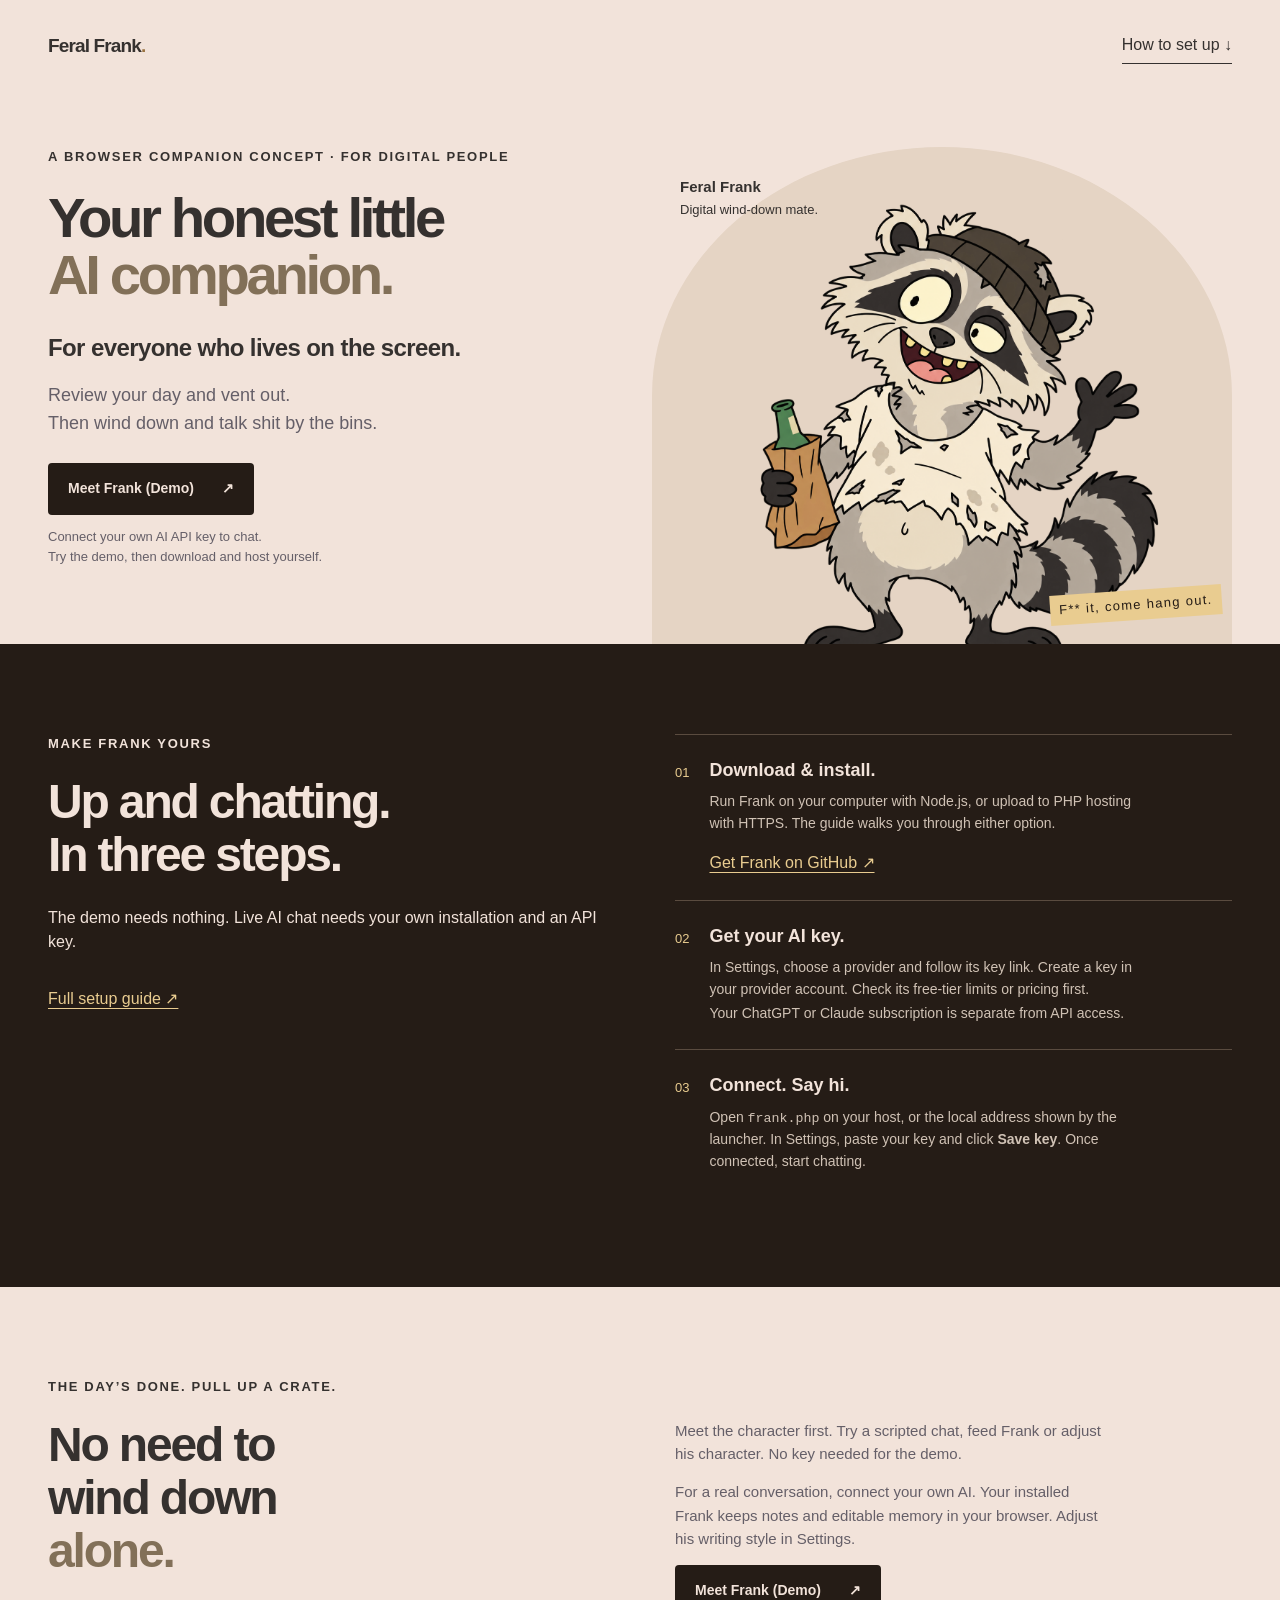
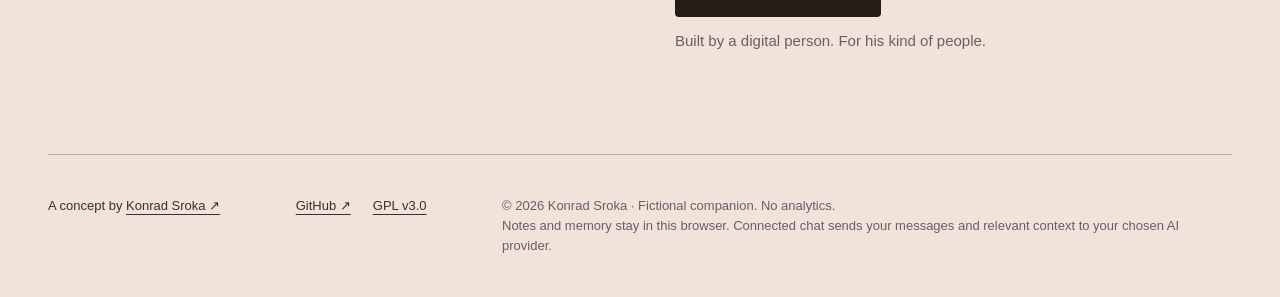
==== index.html @ 743de65f "Frank is here! first version" ====
<!doctype html>
<!-- Feral Frank · Konrad Sroka · 2026 · GPL-3.0-only. -->
<html lang="en">
	<head>
		<meta charset="utf-8" />
		<meta
			name="viewport"
			content="width=device-width, initial-scale=1, viewport-fit=cover"
		/>
		<title>Feral Frank — Your honest little AI companion</title>
		<meta
			name="description"
			content="For everyone who lives on the screen. Review your day, vent out, then wind down by the bins. Meet Frank in the demo or connect your own AI."
		/>
		<meta name="theme-color" content="#f2e3da" />
		<meta name="author" content="Konrad Sroka" />
		<meta property="og:type" content="website" />
		<meta
			property="og:title"
			content="Feral Frank — Your honest little AI companion"
		/>
		<meta
			property="og:description"
			content="Review your day and vent out. Then wind down and talk shit by the bins. Try the demo, then make Frank yours."
		/>
		<meta property="og:image" content="og-image-v2.png" />
		<meta property="og:image:width" content="1731" />
		<meta property="og:image:height" content="909" />
		<meta
			property="og:image:alt"
			content="Feral Frank, your scruffy cartoon raccoon companion."
		/>
		<meta name="twitter:card" content="summary_large_image" />
		<meta
			name="twitter:title"
			content="Feral Frank — Your honest little AI companion"
		/>
		<meta
			name="twitter:description"
			content="Review your day. Then wind down by the bins. A browser companion concept for digital people."
		/>
		<meta name="twitter:image" content="og-image-v2.png" />
		<link rel="icon" href="favicon.svg" type="image/svg+xml" />
		<style>
			/* Feral Frank · Konrad Sroka · 2026 · GPL-3.0-only. Mobile first. */
			:root {
				color-scheme: light;
				--paper: #f2e3da;
				--ink: #35312f;
				--dark: #251c16;
				--muted: #655f68;
				--gold: #e9cc90;
			}
			* {
				box-sizing: border-box;
			}
			html {
				scroll-behavior: auto;
			}
			body {
				margin: 0;
				background: var(--paper);
				color: var(--ink);
				font:
					16px/1.55 -apple-system,
					BlinkMacSystemFont,
					"Segoe UI",
					sans-serif;
			}
			a {
				color: inherit;
				text-underline-offset: 4px;
			}
			a:focus-visible,
			summary:focus-visible {
				outline: 3px solid #8b5a36;
				outline-offset: 5px;
			}
			.skip-link {
				position: absolute;
				top: 8px;
				left: 8px;
				padding: 10px;
				transform: translateY(-150%);
				background: var(--dark);
				color: var(--paper);
				z-index: 10;
			}
			.skip-link:focus {
				transform: none;
			}
			.site-header {
				display: flex;
				align-items: center;
				justify-content: space-between;
				max-width: 1320px;
				margin: auto;
				padding: 20px 24px;
			}
			.wordmark {
				text-decoration: none;
				font-size: 19px;
				line-height: 1;
				font-weight: 750;
				letter-spacing: -0.045em;
			}
			.wordmark span {
				color: #9a7342;
			}
			.small-cta {
				border-bottom: 1px solid;
				text-decoration: none;
				padding: 5px 0;
			}
			.hero {
				max-width: 1320px;
				margin: auto;
				padding: 32px 24px 0;
				overflow: hidden;
			}
			.eyebrow {
				font-size: 13px;
				letter-spacing: 0.13em;
				text-transform: uppercase;
				font-weight: 600;
				margin: 0 0 22px;
			}
			h1 {
				font-size: clamp(28px, 8.1vw, 42px);
				letter-spacing: -0.06em;
				line-height: 1.02;
				margin: 0;
			}
			em {
				font-style: normal;
				color: #827058;
			}
			.hero-promise {
				font-size: 20px;
				font-weight: 600;
				line-height: 1.35;
				letter-spacing: -0.025em;
				margin: 24px 0 0;
			}
			.intro {
				font-size: 16px;
				color: var(--muted);
				margin: 18px 0 25px;
			}
			.primary-cta {
				display: inline-flex;
				gap: 28px;
				align-items: center;
				padding: 15px 20px;
				background: var(--dark);
				color: var(--paper);
				border-radius: 4px;
				text-decoration: none;
				font-size: 14px;
				font-weight: 600;
			}
			.primary-cta:hover {
				background: #514032;
			}
			.fine-print {
				font-size: 13px;
				margin: 12px 0;
				color: var(--muted);
			}
			.hero-art {
				position: relative;
				margin: 20px -24px 0;
				padding-top: 40px;
				height: 350px;
				background: #e5d4c4;
				border-radius: 50% 50% 0 0;
			}
			.hero-art img {
				display: block;
				position: absolute;
				width: 300px;
				height: auto;
				left: 50%;
				bottom: -70px;
				transform: translateX(-50%);
				animation: frank-arrives 750ms cubic-bezier(0.2, 0.75, 0.2, 1) both;
			}
			@keyframes frank-arrives {
				from {
					opacity: 0;
					transform: translateX(-50%) translateY(30px) rotate(-4deg);
				}
				65% {
					opacity: 1;
					transform: translateX(-50%) translateY(-5px) rotate(1deg);
				}
				to {
					opacity: 1;
					transform: translateX(-50%);
				}
			}
			.art-note {
				position: absolute;
				z-index: 1;
				top: 26px;
				left: 24px;
				font-size: 13px;
				font-weight: 700;
			}
			.art-note small {
				display: block;
				font-size: 13px;
				font-weight: 400;
			}
			.bin-label {
				position: absolute;
				right: 14px;
				bottom: 15px;
				background: var(--gold);
				color: var(--dark);
				padding: 5px 9px;
				font-size: 13px;
				letter-spacing: 0.1em;
				transform: rotate(-4deg);
			}
			.idea-section {
				background: var(--dark);
				color: var(--paper);
				padding: 65px 24px;
			}
			h2 {
				font-size: clamp(30px, 5vw, 48px);
				line-height: 1.1;
				letter-spacing: -0.045em;
				margin: 0 0 24px;
			}
			.section-intro > p:last-child {
				max-width: 430px;
				color: #d0c2b5;
				font-size: 15px;
			}
			.idea-list {
				margin-top: 42px;
			}
			.idea-list article {
				display: flex;
				gap: 20px;
				border-top: 1px solid #5a4b3f;
				padding: 24px 0;
			}
			.number {
				font-size: 13px;
				color: var(--gold);
				padding-top: 4px;
			}
			h3 {
				font-size: 18px;
				line-height: 1.25;
				margin: 0 0 10px;
			}
			.idea-list p {
				color: #d0c2b5;
				font-size: 14px;
				margin: 0;
				max-width: 450px;
			}
			.start-section {
				max-width: 1320px;
				margin: auto;
				padding: 64px 24px;
			}
			.start-copy {
				max-width: 430px;
			}
			.start-copy p {
				color: var(--muted);
				font-size: 15px;
			}
			details {
				margin-top: 26px;
				font-size: 13px;
				border-top: 1px solid #bdad9e;
				padding-top: 18px;
			}
			summary {
				cursor: pointer;
				font-weight: 600;
			}
			.site-footer {
				border-top: 1px solid #bdad9e;
				margin: 0 auto;
				padding: 24px;
				max-width: 1272px;
				font-size: 13px;
			}
			.site-footer div {
				display: flex;
				gap: 22px;
				margin: 12px 0;
			}
			.site-footer p {
				font-size: 13px;
				color: var(--muted);
				max-width: 730px;
			}
			@media (min-width: 760px) {
				.site-header {
					padding: 28px 48px;
				}
				.hero {
					padding: 55px 48px 0;
					display: grid;
					grid-template-columns: minmax(0, 1fr) minmax(0, 1fr);
					gap: 24px;
				}
				.hero-copy {
					padding-bottom: 65px;
					z-index: 1;
				}
				h1 {
					font-size: clamp(34px, 4.4vw, 64px);
				}
				.hero-promise {
					font-size: 24px;
				}
				.intro {
					font-size: 18px;
				}
				.hero-art {
					margin: 0;
					height: auto;
					min-height: 480px;
				}
				.hero-art img {
					width: 440px;
					max-width: 130%;
					bottom: -20px;
				}
				.art-note {
					left: 28px;
					top: 28px;
				}
				.bin-label {
					right: 10px;
					bottom: 24px;
				}
				.idea-section {
					display: grid;
					grid-template-columns: minmax(0, 1fr) minmax(0, 1fr);
					gap: 70px;
					padding: 90px max(48px, calc((100vw - 1224px) / 2));
				}
				.idea-list {
					margin: 0;
				}
				.start-section {
					display: grid;
					grid-template-columns: minmax(0, 1fr) minmax(0, 1fr);
					gap: 0 70px;
					padding: 90px 48px;
				}
				.start-section .eyebrow {
					grid-column: 1 / -1;
				}
				.start-copy p:first-child {
					margin-top: 0;
				}
				.site-footer {
					display: flex;
					flex-wrap: wrap;
					justify-content: space-between;
					align-items: baseline;
					padding: 28px 0;
					margin: 0 48px;
				}
				.site-footer p {
					flex-basis: 100%;
				}
			}
			@media (min-width: 1368px) {
				.site-footer {
					margin: auto;
				}
			}
			@media (prefers-reduced-motion: reduce) {
				.hero-art img {
					animation: none;
				}
				html {
					scroll-behavior: auto;
				}
			}

			/* Short setup steps and resilient narrow layouts. */
			#setup {
				scroll-margin-top: 24px;
			}
			.hero-copy,
			.section-intro,
			.idea-list,
			.start-copy {
				min-width: 0;
			}
			.idea-list article > div {
				min-width: 0;
			}
			.setup-link {
				display: inline-block;
				margin-top: 16px;
				color: var(--gold);
			}
			code {
				overflow-wrap: anywhere;
				font-size: 0.95em;
			}
			.art-note {
				font-size: 15px;
			}
			.art-note small {
				margin-top: 2px;
			}
			.site-header {
				gap: 16px;
			}
			.small-cta {
				font-size: 14px;
				flex-shrink: 0;
			}
			@media (min-width: 760px) {
				.small-cta {
					font-size: 16px;
				}
				.hero-promise {
					margin-top: 28px;
				}
			}
		</style>
	</head>
	<body>
		<a class="skip-link" href="#main">Skip to content</a>
		<header class="site-header">
			<a class="wordmark" href="index.html" title="Feral Frank homepage"
				>Feral Frank<span aria-hidden="true">.</span></a
			>
			<a class="small-cta" href="#setup" title="Jump to the three setup steps"
				>How to set up <span aria-hidden="true">↓</span></a
			>
		</header>
		<main id="main">
			<section class="hero" aria-labelledby="hero-title">
				<div class="hero-copy">
					<p class="eyebrow">
						A browser companion concept · for digital people
					</p>
					<h1 id="hero-title">
						Your honest little<br /><em>AI companion.</em>
					</h1>
					<p class="hero-promise">For everyone who lives on the screen.</p>
					<p class="intro">
						Review your day and vent out.<br />Then wind down and talk shit by
						the bins.
					</p>
					<a
						class="primary-cta"
						data-launch
						href="app.html"
						target="_blank"
						rel="noopener"
						title="Meet Frank in the demo (new tab)"
						><span data-launch-label>Meet Frank (Demo)</span
						><span aria-hidden="true">↗</span></a
					>
					<p class="fine-print">
						Connect your own AI API key to chat.<br />Try the demo, then
						download and host yourself.
					</p>
				</div>
				<div class="hero-art">
					<span class="art-note"
						>Feral Frank<small>Digital wind-down mate.</small></span
					>
					<img
						src="frank.png"
						width="1222"
						height="1287"
						alt="Frank, the scruffy cartoon raccoon, waving with a bottle in a paper bag"
						fetchpriority="high"
					/>
					<span class="bin-label">F** it, come hang out.</span>
				</div>
			</section>
			<section class="idea-section" id="setup" aria-labelledby="setup-title">
				<div class="section-intro">
					<p class="eyebrow">Make Frank yours</p>
					<h2 id="setup-title">Up and chatting.<br />In three steps.</h2>
					<p>
						The demo needs nothing. Live AI chat needs your own installation and
						an API key.
					</p>
					<a
						class="setup-link"
						href="SETUP.md"
						target="_blank"
						rel="noopener"
						title="Read the full installation guide (new tab)"
						>Full setup guide ↗</a
					>
				</div>
				<div class="idea-list">
					<article>
						<span class="number" aria-hidden="true">01</span>
						<div>
							<h3>Download &amp; install.</h3>
							<p>
								Run Frank on your computer with Node.js, or upload to PHP
								hosting with HTTPS. The guide walks you through either option.
							</p>
							<a
								class="setup-link"
								href="https://github.com/konradbuilds/feral-frank"
								target="_blank"
								rel="noopener"
								title="Open Frank’s source and download options on GitHub (new tab)"
								>Get Frank on GitHub ↗</a
							>
						</div>
					</article>
					<article>
						<span class="number" aria-hidden="true">02</span>
						<div>
							<h3>Get your AI key.</h3>
							<p>
								In Settings, choose a provider and follow its key link. Create a
								key in your provider account. Check its free-tier limits or
								pricing first.
							</p>
							<p class="setup-link">
								Your ChatGPT or Claude subscription is separate from API access.
							</p>
						</div>
					</article>
					<article>
						<span class="number" aria-hidden="true">03</span>
						<div>
							<h3>Connect. Say hi.</h3>
							<p>
								Open <code>frank.php</code> on your host, or the local address
								shown by the launcher. In Settings, paste your key and click
								<strong>Save key</strong>. Once connected, start chatting.
							</p>
						</div>
					</article>
				</div>
			</section>
			<section class="start-section" aria-labelledby="start-title">
				<p class="eyebrow">The day’s done. Pull up a crate.</p>
				<h2 id="start-title">No need to<br />wind down<br /><em>alone.</em></h2>
				<div class="start-copy">
					<p>
						Meet the character first. Try a scripted chat, feed Frank or adjust his character. No key needed for the demo.
					</p>
					<p>
						For a real conversation, connect your own AI. Your installed Frank
						keeps notes and editable memory in your browser. Adjust his writing style in Settings.
					</p>
					<a
						class="primary-cta"
						data-launch
						href="app.html"
						target="_blank"
						rel="noopener"
						title="Meet Frank in the demo (new tab)"
						><span data-launch-label>Meet Frank (Demo)</span
						><span aria-hidden="true">↗</span></a
					>
					<p class="fine-print" id="launch-status" role="status">
						Built by a digital person. For his kind of people.
					</p>
				</div>
			</section>
		</main>
		<footer class="site-footer">
			<span
				>A concept by
				<a
					href="https://konradbuilds.github.io/"
					target="_blank"
					rel="noopener"
					title="Visit Konrad’s portfolio (new tab)"
					>Konrad Sroka ↗</a
				></span
			>
			<div>
				<a
					href="https://github.com/konradbuilds/feral-frank"
					target="_blank"
					rel="noopener"
					title="View Feral Frank’s source on GitHub (new tab)"
					>GitHub ↗</a
				><a href="LICENSE.txt" title="Read the GPL v3.0 licence">GPL v3.0</a>
			</div>
			<p>
				© 2026 Konrad Sroka · Fictional companion. No analytics.<br />Notes and
				memory stay in this browser. Connected chat sends your messages and
				relevant context to your chosen AI provider.
			</p>
		</footer>
		<script>
			/* Check this installation only. No key, chat request or provider call. */
			(function () {
				"use strict";
				if (
					!/^https?:$/.test(location.protocol) ||
					location.hostname.endsWith(".github.io")
				)
					return;
				const controller = new AbortController();
				const timeout = setTimeout(() => controller.abort(), 2500);
				fetch("frank.php?api=status", {
					credentials: "same-origin",
					cache: "no-store",
					signal: controller.signal,
				})
					.then(async (response) => {
						if (
							!(response.headers.get("content-type") || "").includes(
								"application/json",
							)
						)
							return;
						const data = await response.json();
						const installed =
							response.ok &&
							data.bridge === true &&
							Array.isArray(data.providers);
						const signIn =
							response.status === 401 &&
							data.error === "Sign in at frank.php, then try again.";
						if (!installed && !signIn) return;
						const configured =
							installed &&
							data.providers.some(
								(provider) => provider.configured && provider.model,
							);
						const label = signIn
							? "Sign in to Frank"
							: configured
								? "Open my Frank"
								: "Set up my Frank";
						document.querySelectorAll("[data-launch]").forEach((link) => {
							link.href = "frank.php";
							link.title = label + " (new tab)";
							link.querySelector("[data-launch-label]").textContent = label;
						});
						document.getElementById("launch-status").textContent = signIn
							? "Your installation is here. Sign in with your existing Frank password."
							: configured
								? "Your AI key is saved. Frank checks the connection when you open it."
								: "Your installation is here. Open Frank to add your AI key.";
					})
					.catch(() => {
						/* Static host, offline or unavailable server: the demo link still works. */
					})
					.finally(() => clearTimeout(timeout));
			})();
		</script>
		<!-- Frank to future maintainers: keep the useful bits. Let the rest go. -->
	</body>
</html>
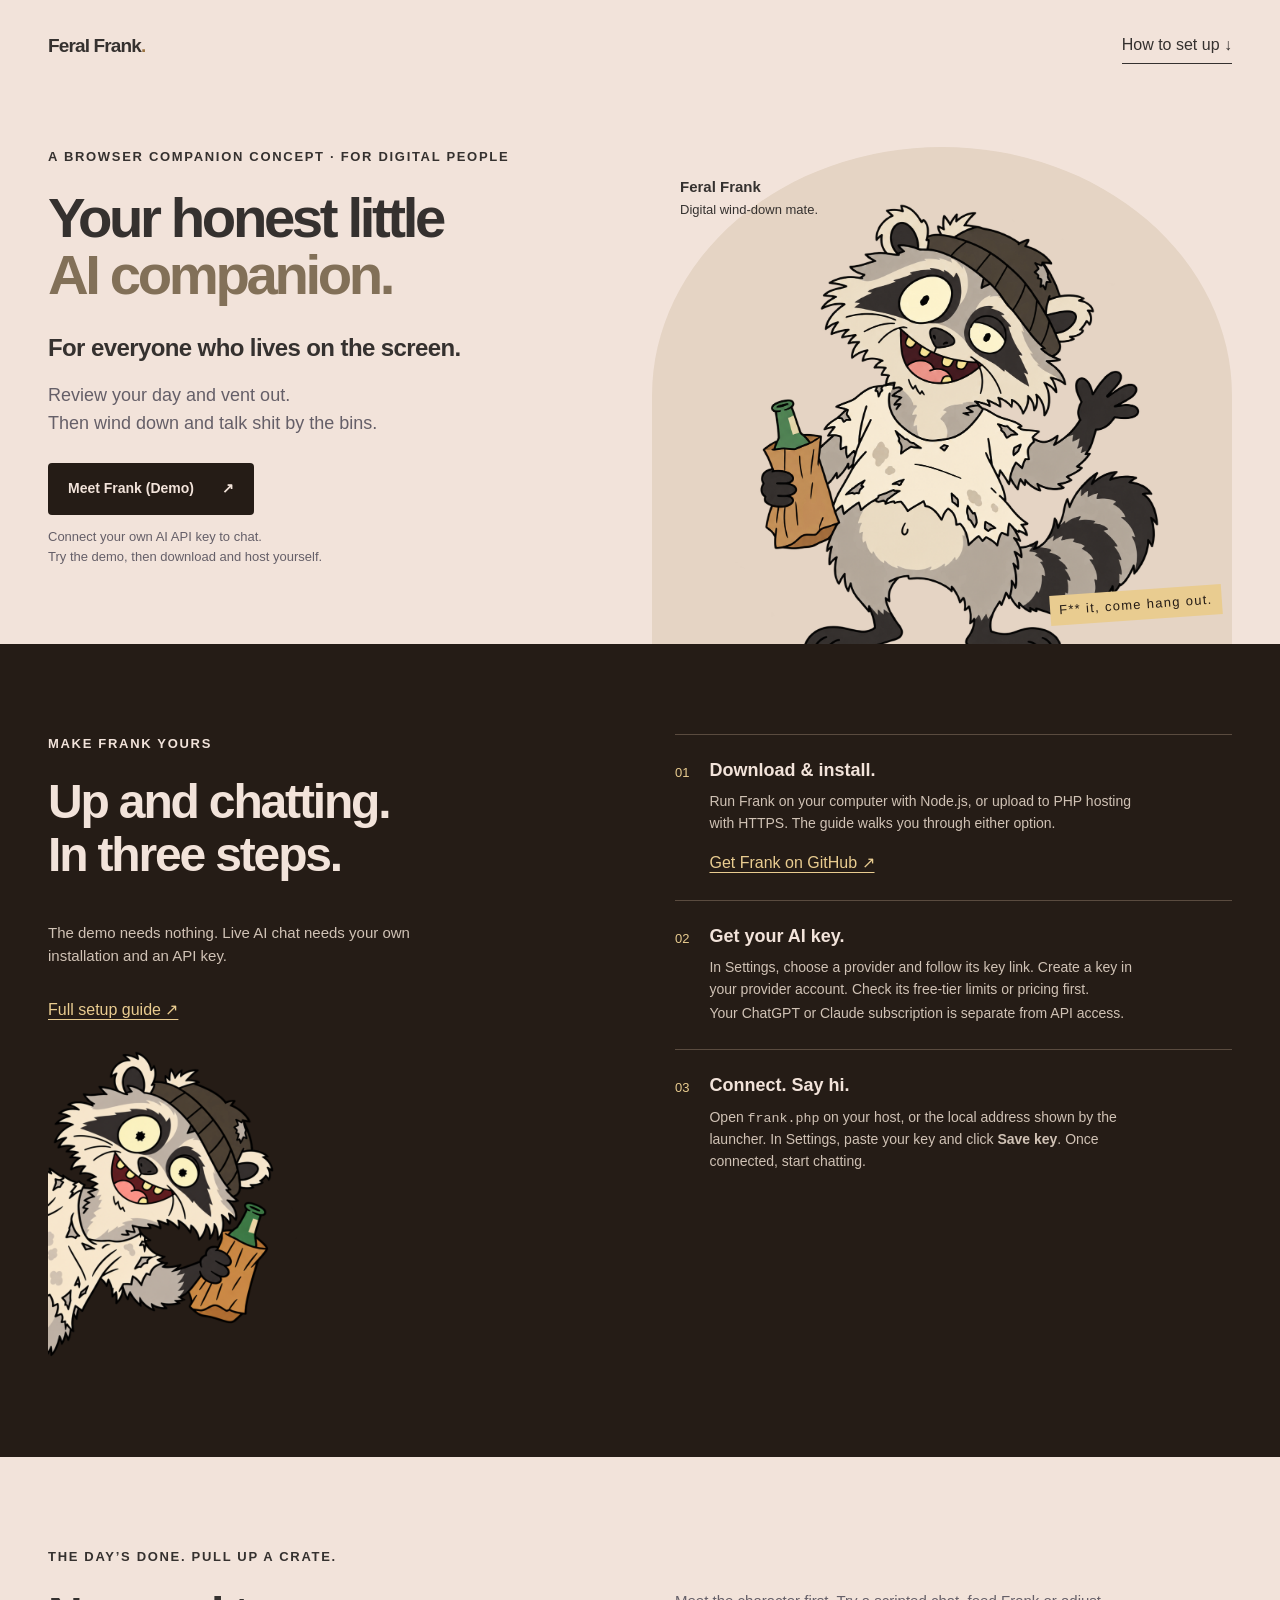
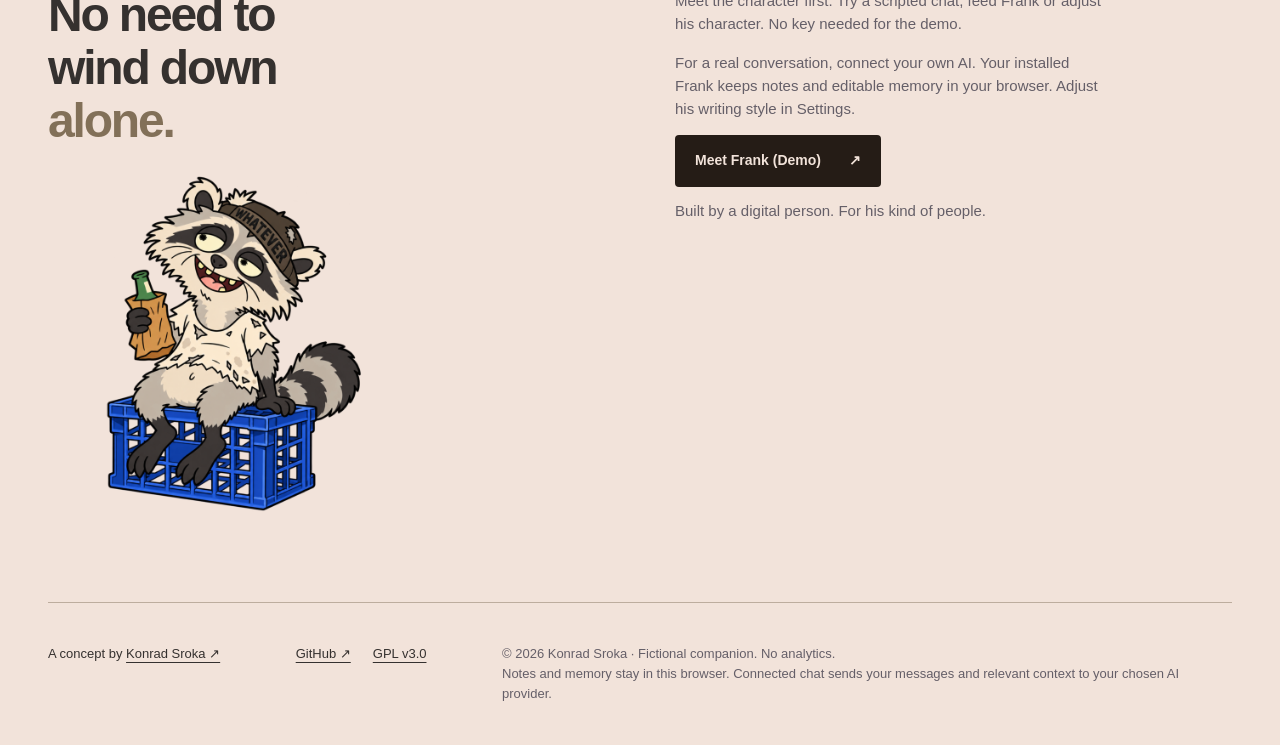
==== commit 69172c87: "Fix about-page publication: include updated HTML and artwork cache" ====
--- a/index.html
+++ b/index.html
@@ -175,11 +175,12 @@
 				background: #e5d4c4;
 				border-radius: 50% 50% 0 0;
 			}
-			.hero-art img {
+			.hero-art .hero-frank {
 				display: block;
 				position: absolute;
 				width: 300px;
 				height: auto;
+				aspect-ratio: 1222 / 1287;
 				left: 50%;
 				bottom: -70px;
 				transform: translateX(-50%);
@@ -234,7 +235,7 @@
 				letter-spacing: -0.045em;
 				margin: 0 0 24px;
 			}
-			.section-intro > p:last-child {
+			.section-intro > p:not(.eyebrow) {
 				max-width: 430px;
 				color: #d0c2b5;
 				font-size: 15px;
@@ -331,7 +332,7 @@
 					height: auto;
 					min-height: 480px;
 				}
-				.hero-art img {
+				.hero-art .hero-frank {
 					width: 440px;
 					max-width: 130%;
 					bottom: -20px;
@@ -383,7 +384,7 @@
 				}
 			}
 			@media (prefers-reduced-motion: reduce) {
-				.hero-art img {
+				.hero-art .hero-frank {
 					animation: none;
 				}
 				html {
@@ -433,6 +434,13 @@
 				.hero-promise {
 					margin-top: 28px;
 				}
+			}
+			.section-intro { display: flex; flex-direction: column; align-items: flex-start; }
+			.setup-frank { display: block; width: min(100%, 280px); height: auto; margin-top: 28px; }
+			.start-frank { display: block; width: min(100%, 340px); height: auto; margin: 24px 0 32px; }
+			@media (min-width: 760px) {
+				.setup-frank { margin-top: auto; padding-top: 24px; width: min(100%, 320px); }
+				.start-frank { margin-bottom: 0; }
 			}
 		</style>
 	</head>
@@ -479,13 +487,125 @@
 					<span class="art-note"
 						>Feral Frank<small>Digital wind-down mate.</small></span
 					>
-					<img
-						src="frank.png"
-						width="1222"
-						height="1287"
-						alt="Frank, the scruffy cartoon raccoon, waving with a bottle in a paper bag"
-						fetchpriority="high"
-					/>
+					<svg class="hero-frank" viewBox="0 0 1222 1287" role="img" aria-label="Frank looks at you, waving with a bagged bottle" xmlns="http://www.w3.org/2000/svg" xmlns:xlink="http://www.w3.org/1999/xlink"><defs><image
+												id="about-original-ink"
+												href="frank.png"
+												xlink:href="frank.png"
+												x="0"
+												y="0"
+												width="1222"
+												height="1287"
+											/><clipPath id="about-left-eye-cut">
+												<path
+													d="M578.59 208.21L566.04 210.30L559.77 212.39L553.50 214.48L548.28 216.57L544.10 218.66L539.92 220.75L535.74 222.84L531.56 224.93L528.42 227.02L525.29 229.11L523.20 231.20L520.07 233.29L517.98 235.38L515.88 237.47L513.79 239.56L511.70 241.65L509.62 243.74L508.57 245.83L508.57 247.92L504.39 250.01L503.35 252.10L502.30 254.19L501.25 256.28L500.21 258.37L498.12 260.46L498.12 262.55L497.07 264.64L496.03 266.73L494.99 268.82L494.99 270.91L493.94 273.00L493.94 275.09L492.89 277.18L492.89 279.27L492.89 281.36L491.85 283.45L491.85 285.54L491.85 287.63L492.89 289.72L492.89 291.81L492.89 293.90L493.94 295.99L493.94 298.08L494.99 300.17L496.03 302.26L497.07 304.35L497.07 306.44L499.17 308.53L500.21 310.62L501.25 312.71L503.35 314.80L504.39 316.89L506.48 318.98L508.57 321.07L510.66 323.16L513.79 325.25L515.88 327.34L519.02 329.43L524.25 331.52L529.47 333.61L535.74 335.70L539.92 336.75L562.91 336.75L570.23 335.70L578.59 333.61L583.81 331.52L589.03 329.43L593.22 327.34L596.35 325.25L600.53 323.16L602.62 321.07L605.75 318.98L607.85 316.89L610.98 314.80L612.02 312.71L614.12 310.62L616.21 308.53L618.29 306.44L619.34 304.35L621.43 302.26L622.48 300.17L623.52 298.08L625.61 295.99L626.65 293.90L627.70 291.81L628.75 289.72L628.75 287.63L629.79 285.54L630.84 283.45L631.88 281.36L632.92 279.27L632.92 277.18L633.97 275.09L635.01 273.00L635.01 270.91L636.06 268.82L636.06 266.73L637.11 264.64L637.11 262.55L637.11 260.46L637.11 258.37L638.15 256.28L638.15 254.19L638.15 252.10L637.11 250.01L637.11 247.92L637.11 245.83L636.06 243.74L636.06 241.65L635.01 239.56L633.97 237.47L632.92 235.38L631.88 233.29L630.84 231.20L628.75 229.11L625.61 227.02L623.52 224.93L623.52 222.84L621.43 220.75L619.34 218.66L616.21 216.57L612.02 214.48L607.85 212.39L602.62 210.30L593.22 208.21Z"
+												/>
+											</clipPath><clipPath id="about-right-eye-cut">
+												<path
+													d="M699.38 337.15L697.29 339.25L696.25 341.33L695.20 343.43L694.15 345.51L693.11 347.61L692.07 349.69L691.02 351.79L689.98 353.88L689.98 355.97L688.93 358.06L688.93 360.14L688.93 362.24L688.93 364.32L688.93 366.42L688.93 368.50L688.93 370.60L688.93 372.69L688.93 374.77L688.93 376.87L688.93 378.95L689.98 381.05L689.98 383.13L691.02 385.23L692.07 387.31L693.11 389.40L694.15 391.50L695.20 393.58L696.25 395.68L698.34 397.76L699.38 399.86L701.47 401.94L702.51 404.03L704.61 406.12L709.83 408.21L712.97 410.31L712.97 412.39L717.14 414.49L721.33 416.57L726.55 418.67L734.91 420.75L750.59 420.75L757.90 418.67L763.12 416.57L767.30 414.49L769.39 412.39L772.53 410.31L773.58 408.21L775.66 406.12L777.75 404.03L778.80 401.94L779.85 399.86L780.89 397.76L781.93 395.68L782.98 393.58L784.02 391.50L784.02 389.40L782.98 387.31L781.93 385.23L780.89 383.13L779.85 381.05L777.75 378.95L776.71 376.87L774.62 374.77L773.58 372.69L771.49 370.60L769.39 368.50L767.30 366.42L765.22 364.32L763.12 362.24L759.99 360.14L757.90 358.06L754.76 355.97L751.63 353.88L748.50 351.79L744.32 349.69L740.13 347.61L737.00 345.51L731.77 343.43L724.46 341.33L717.14 339.25L703.56 337.15Z"
+												/>
+											</clipPath><clipPath id="about-left-pupil-clear">
+												<rect x="518" y="260" width="34" height="36" />
+											</clipPath><clipPath id="about-left-pupil-cut">
+												<path
+													id="about-left-pupil-shape"
+													d="M519.7 282.5L520.9 278.0L529.2 267.9L532.7 264.6L538.6 262.3L543.3 262.3L545.7 263.4L546.9 264.6L548.1 266.8L549.2 270.2L549.2 272.4L548.1 275.8L543.3 284.7L541.0 288.1L537.4 290.3L530.4 293.7L526.8 293.7L522.1 291.4L519.7 284.7Z"
+												/>
+											</clipPath><clipPath id="about-right-pupil-clear">
+												<rect x="690" y="353" width="24" height="28" />
+											</clipPath><clipPath id="about-right-pupil-cut">
+												<path
+													id="about-right-pupil-shape"
+													d="M690.3 368.2L691.4 364.8L695.0 359.2L697.3 355.9L699.7 354.7L703.2 353.6L709.1 353.6L711.5 355.9L712.7 358.1L712.7 364.8L709.1 373.8L706.8 376.0L703.2 378.3L700.9 379.4L696.2 379.4L693.8 378.3L691.4 376.0L690.3 373.8Z"
+												/>
+											</clipPath></defs><use href="#about-original-ink" xlink:href="#about-original-ink"/><g id="about-left-eye" clip-path="url(#about-left-eye-cut)">
+													<g clip-path="url(#about-left-pupil-clear)">
+														<rect
+															x="518"
+															y="260"
+															width="34"
+															height="36"
+															fill="#fcf2cb"
+														/>
+														<use
+															href="#about-original-ink"
+															xlink:href="#about-original-ink"
+															transform="translate(-36 0)"
+														/>
+													</g>
+													<g id="about-left-pupil" transform="translate(28 -2)">
+														<use
+															href="#about-original-ink"
+															xlink:href="#about-original-ink"
+															clip-path="url(#about-left-pupil-cut)"
+														/>
+													</g>
+													<path
+														id="about-left-lid"
+														d="M480 190H655V192Q570 184 480 192Z"
+														fill="#48443d"
+														stroke="#292626"
+														stroke-width="3.6"
+														stroke-linejoin="round"
+													/>
+													<path
+														id="about-left-lower-lid"
+														d="M480 350H655V350H480Z"
+														fill="#48443d"
+													/>
+													<path
+														id="about-left-crease"
+														d="M495 278C535 284 593 284 638 278"
+														fill="none"
+														stroke="#262525"
+														stroke-width="5"
+														stroke-linecap="round"
+														opacity="0"
+													/>
+												</g><g id="about-right-eye" clip-path="url(#about-right-eye-cut)">
+													<g clip-path="url(#about-right-pupil-clear)">
+														<rect
+															x="690"
+															y="353"
+															width="24"
+															height="28"
+															fill="#fcf3cc"
+														/>
+														<use
+															href="#about-original-ink"
+															xlink:href="#about-original-ink"
+															transform="translate(-34 -12)"
+														/>
+													</g>
+													<g id="about-right-pupil" transform="translate(34 12)">
+														<use
+															href="#about-original-ink"
+															xlink:href="#about-original-ink"
+															clip-path="url(#about-right-pupil-cut)"
+														/>
+													</g>
+													<path
+														id="about-right-lid"
+														d="M675 317H803V319Q745 313 675 319Z"
+														fill="#48443d"
+														stroke="#292626"
+														stroke-width="3.6"
+														stroke-linejoin="round"
+													/>
+													<path
+														id="about-right-lower-lid"
+														d="M675 435H803V435H675Z"
+														fill="#48443d"
+													/>
+													<path
+														id="about-right-crease"
+														d="M690 384Q737 394 784 385"
+														fill="none"
+														stroke="#262525"
+														stroke-width="5"
+														stroke-linecap="round"
+														opacity="0"
+													/>
+												</g></svg>
 					<span class="bin-label">F** it, come hang out.</span>
 				</div>
 			</section>
@@ -505,6 +625,7 @@
 						title="Read the full installation guide (new tab)"
 						>Full setup guide ↗</a
 					>
+<img class="setup-frank" src="images/frank-peek-forward.png" width="800" height="800" alt="Frank peeks in with his bottle, looking straight at you" loading="lazy" decoding="async"/>
 				</div>
 				<div class="idea-list">
 					<article>
@@ -554,7 +675,8 @@
 			</section>
 			<section class="start-section" aria-labelledby="start-title">
 				<p class="eyebrow">The day’s done. Pull up a crate.</p>
-				<h2 id="start-title">No need to<br />wind down<br /><em>alone.</em></h2>
+				<div class="start-heading"><h2 id="start-title">No need to<br />wind down<br /><em>alone.</em></h2>
+<img class="start-frank" src="images/frank-crate-whatever.png" width="800" height="800" alt="A satisfied Frank on a blue milk crate, bottle in hand and WHATEVER stitched on his beanie" loading="lazy" decoding="async"/></div>
 				<div class="start-copy">
 					<p>
 						Meet the character first. Try a scripted chat, feed Frank or adjust his character. No key needed for the demo.
@@ -664,6 +786,7 @@
 					.finally(() => clearTimeout(timeout));
 			})();
 		</script>
+		<script src="about-motion.js" defer></script>
 		<!-- Frank to future maintainers: keep the useful bits. Let the rest go. -->
 	</body>
 </html>
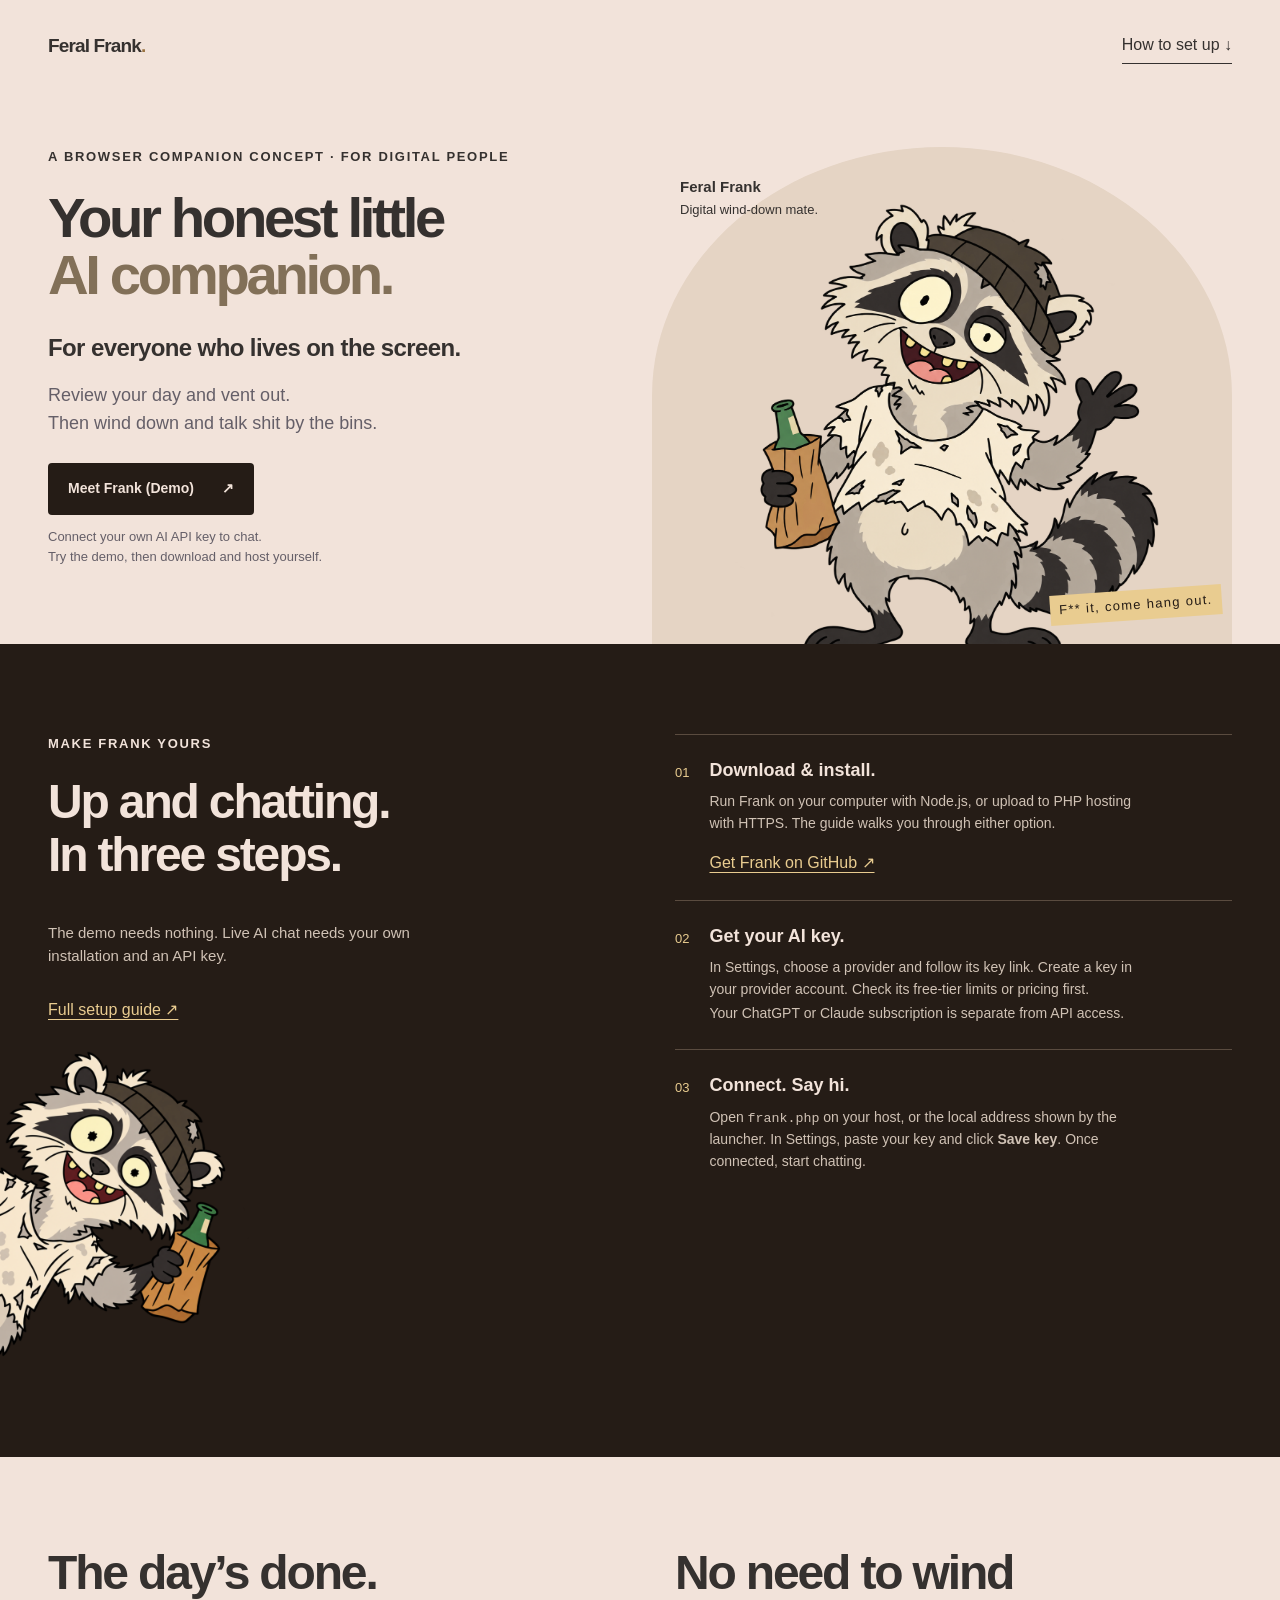
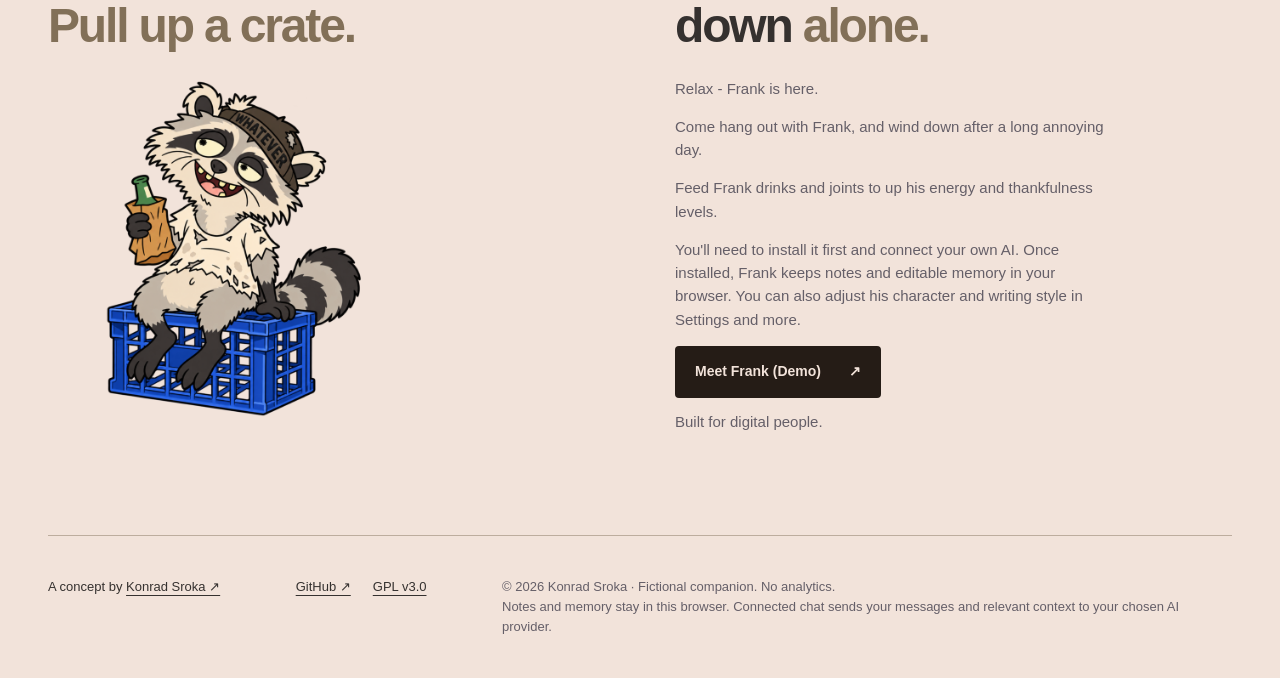
==== commit 3d55fdce: "Update closing copy and align peeking Frank with screen edge" ====
--- a/index.html
+++ b/index.html
@@ -360,9 +360,6 @@
 					gap: 0 70px;
 					padding: 90px 48px;
 				}
-				.start-section .eyebrow {
-					grid-column: 1 / -1;
-				}
 				.start-copy p:first-child {
 					margin-top: 0;
 				}
@@ -436,10 +433,10 @@
 				}
 			}
 			.section-intro { display: flex; flex-direction: column; align-items: flex-start; }
-			.setup-frank { display: block; width: min(100%, 280px); height: auto; margin-top: 28px; }
+			.setup-frank { display: block; width: min(100%, 280px); height: auto; margin-top: 28px; margin-left: -24px; }
 			.start-frank { display: block; width: min(100%, 340px); height: auto; margin: 24px 0 32px; }
 			@media (min-width: 760px) {
-				.setup-frank { margin-top: auto; padding-top: 24px; width: min(100%, 320px); }
+				.setup-frank { margin-top: auto; padding-top: 24px; width: min(100%, 320px); margin-left: calc(-1 * max(48px, (100vw - 1224px) / 2)); }
 				.start-frank { margin-bottom: 0; }
 			}
 		</style>
@@ -674,17 +671,14 @@
 				</div>
 			</section>
 			<section class="start-section" aria-labelledby="start-title">
-				<p class="eyebrow">The day’s done. Pull up a crate.</p>
-				<div class="start-heading"><h2 id="start-title">No need to<br />wind down<br /><em>alone.</em></h2>
+				<div class="start-heading"><h2 id="start-title">The day’s done.<br /><em>Pull up a crate.</em></h2>
 <img class="start-frank" src="images/frank-crate-whatever.png" width="800" height="800" alt="A satisfied Frank on a blue milk crate, bottle in hand and WHATEVER stitched on his beanie" loading="lazy" decoding="async"/></div>
 				<div class="start-copy">
-					<p>
-						Meet the character first. Try a scripted chat, feed Frank or adjust his character. No key needed for the demo.
-					</p>
-					<p>
-						For a real conversation, connect your own AI. Your installed Frank
-						keeps notes and editable memory in your browser. Adjust his writing style in Settings.
-					</p>
+					<h2>No need to wind down <em>alone.</em></h2>
+					<p>Relax - Frank is here.</p>
+					<p>Come hang out with Frank, and wind down after a long annoying day.</p>
+					<p>Feed Frank drinks and joints to up his energy and thankfulness levels.</p>
+					<p>You'll need to install it first and connect your own AI. Once installed, Frank keeps notes and editable memory in your browser. You can also adjust his character and writing style in Settings and more.</p>
 					<a
 						class="primary-cta"
 						data-launch
@@ -696,7 +690,7 @@
 						><span aria-hidden="true">↗</span></a
 					>
 					<p class="fine-print" id="launch-status" role="status">
-						Built by a digital person. For his kind of people.
+						Built for digital people.
 					</p>
 				</div>
 			</section>
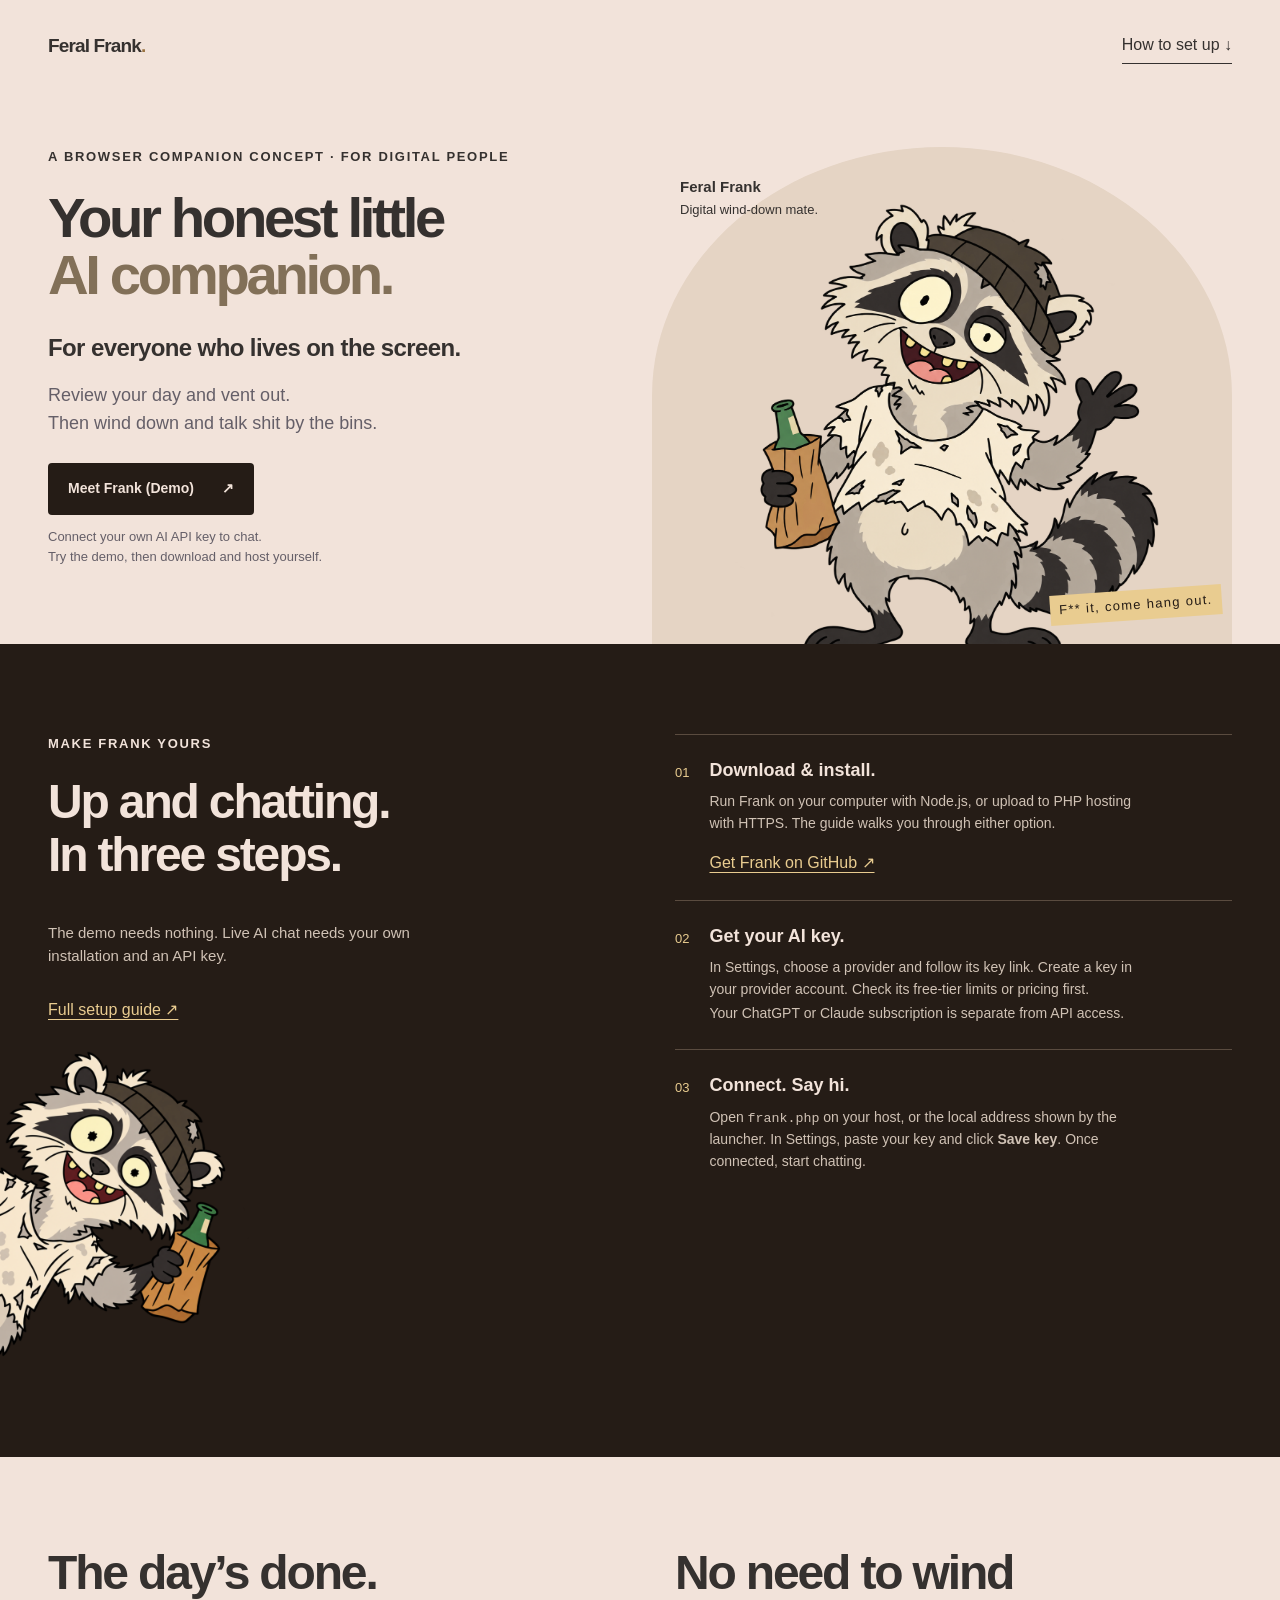
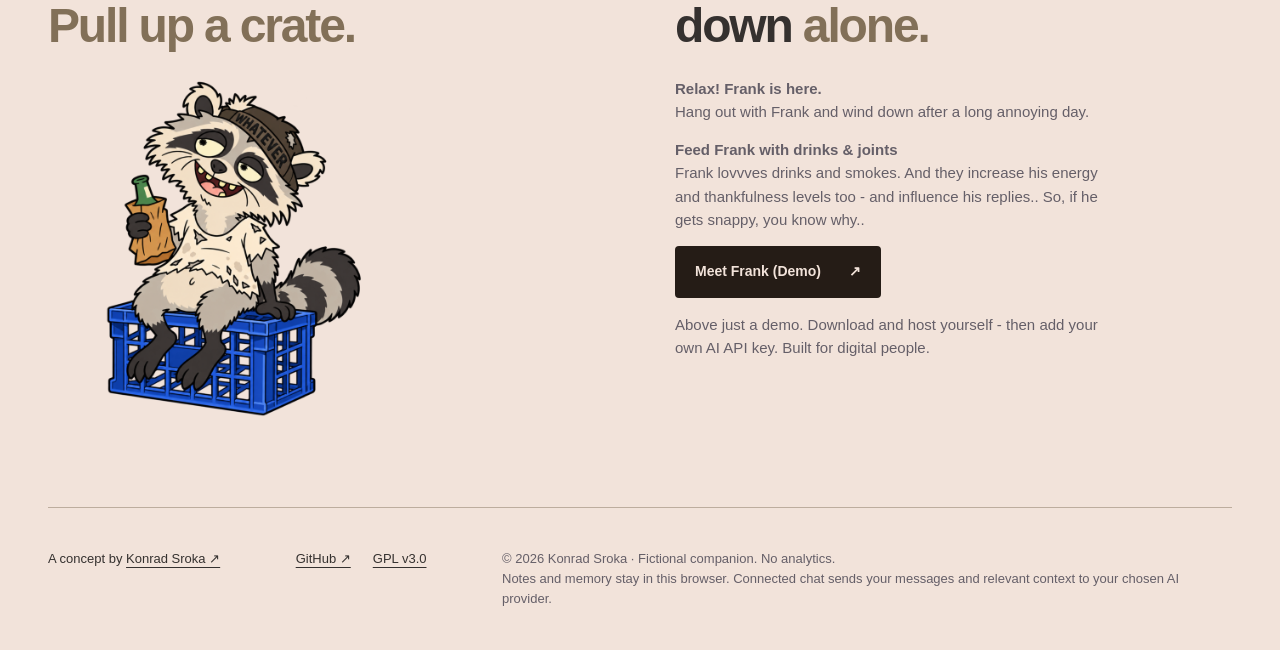
==== commit ec21a000: "Replace closing description with exact approved HTML" ====
--- a/index.html
+++ b/index.html
@@ -675,23 +675,11 @@
 <img class="start-frank" src="images/frank-crate-whatever.png" width="800" height="800" alt="A satisfied Frank on a blue milk crate, bottle in hand and WHATEVER stitched on his beanie" loading="lazy" decoding="async"/></div>
 				<div class="start-copy">
 					<h2>No need to wind down <em>alone.</em></h2>
-					<p>Relax - Frank is here.</p>
-					<p>Come hang out with Frank, and wind down after a long annoying day.</p>
-					<p>Feed Frank drinks and joints to up his energy and thankfulness levels.</p>
-					<p>You'll need to install it first and connect your own AI. Once installed, Frank keeps notes and editable memory in your browser. You can also adjust his character and writing style in Settings and more.</p>
-					<a
-						class="primary-cta"
-						data-launch
-						href="app.html"
-						target="_blank"
-						rel="noopener"
-						title="Meet Frank in the demo (new tab)"
-						><span data-launch-label>Meet Frank (Demo)</span
-						><span aria-hidden="true">↗</span></a
-					>
-					<p class="fine-print" id="launch-status" role="status">
-						Built for digital people.
-					</p>
+					<p><b>Relax! Frank is here.</b><br>Hang out with Frank and wind down after a long annoying day.</p>
+					<p><b>Feed Frank with drinks &amp; joints</b><br>Frank lovvves drinks and smokes. And they increase his energy and thankfulness levels too - and influence his replies.. So, if he gets snappy, you know why..</p>
+				
+					<p><a class="primary-cta" data-launch="" href="app.html" target="_blank" rel="noopener" title="Meet Frank in the demo (new tab)"><span data-launch-label="">Meet Frank (Demo)</span><span aria-hidden="true">↗</span></a></p>
+					<p class="fine-print" id="launch-status" role="status">Above just a demo. Download and host yourself - then add your own AI API key. Built for digital people.</p>
 				</div>
 			</section>
 		</main>
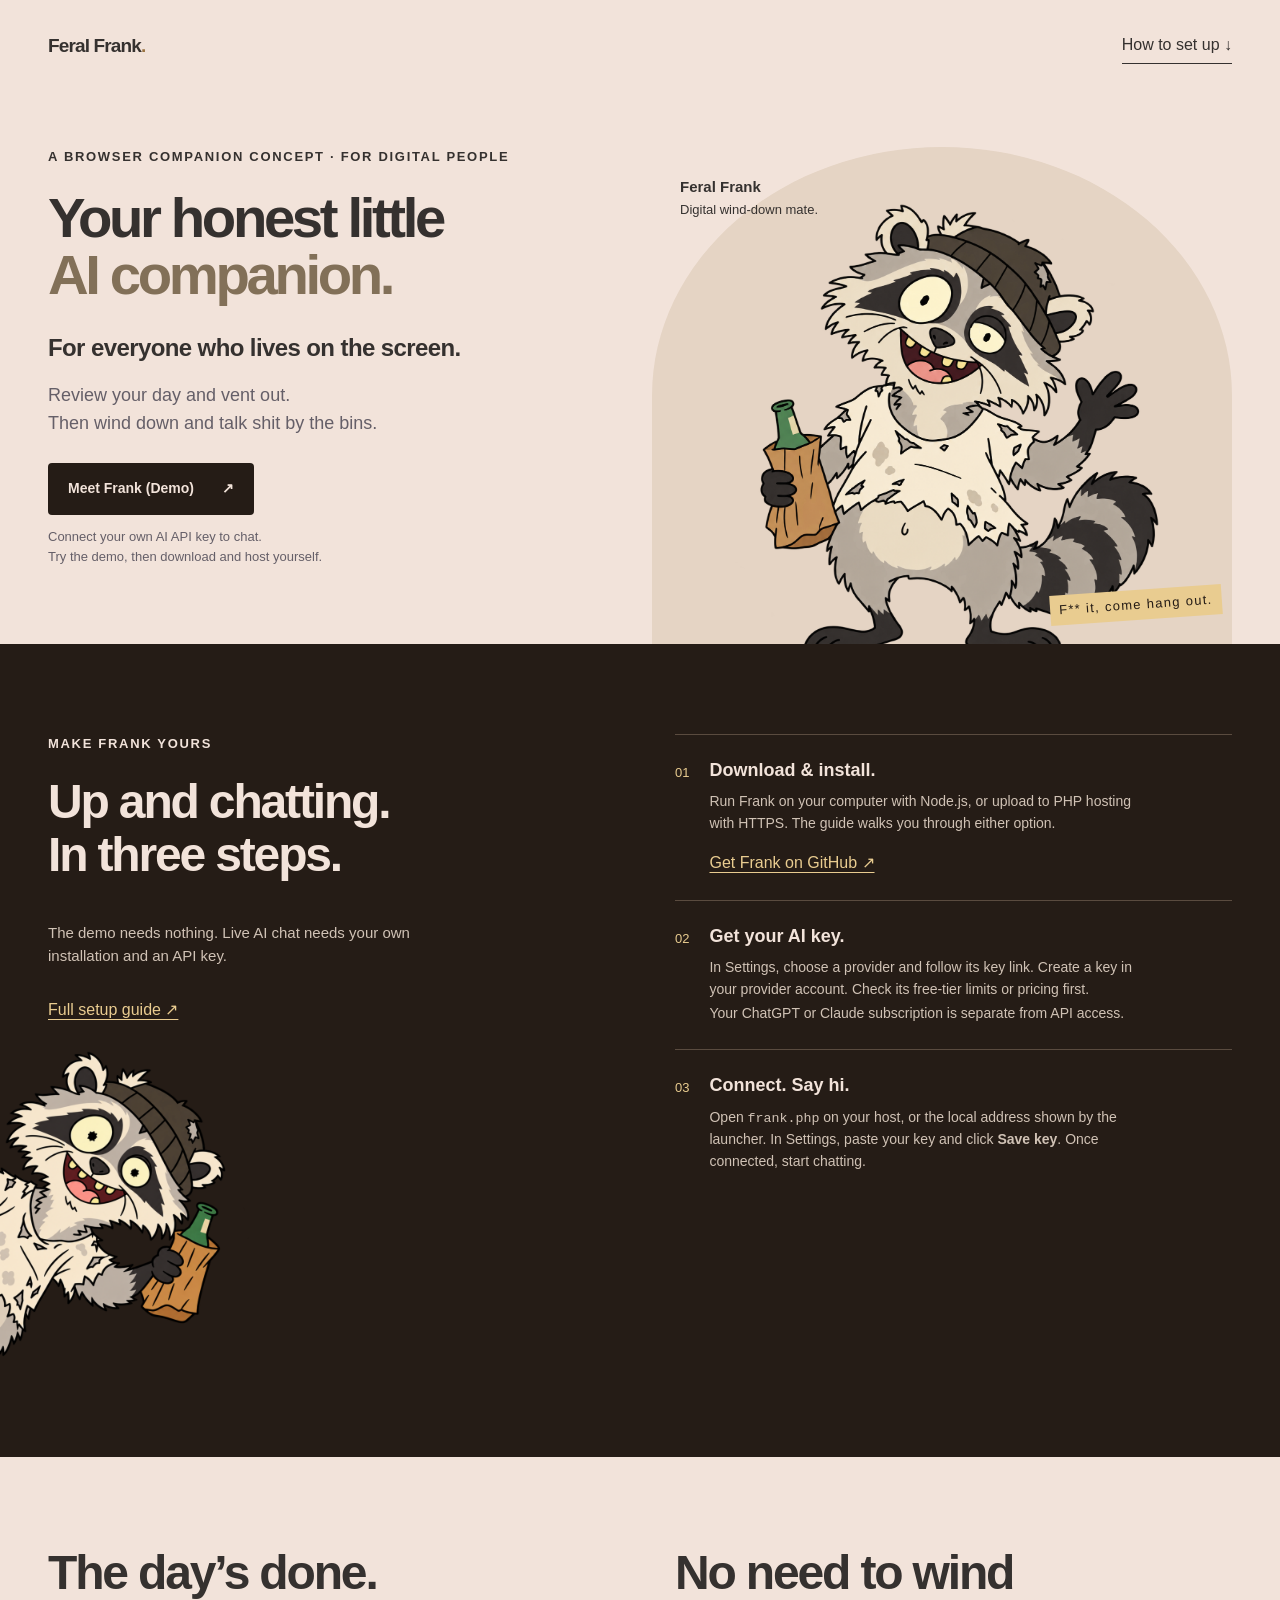
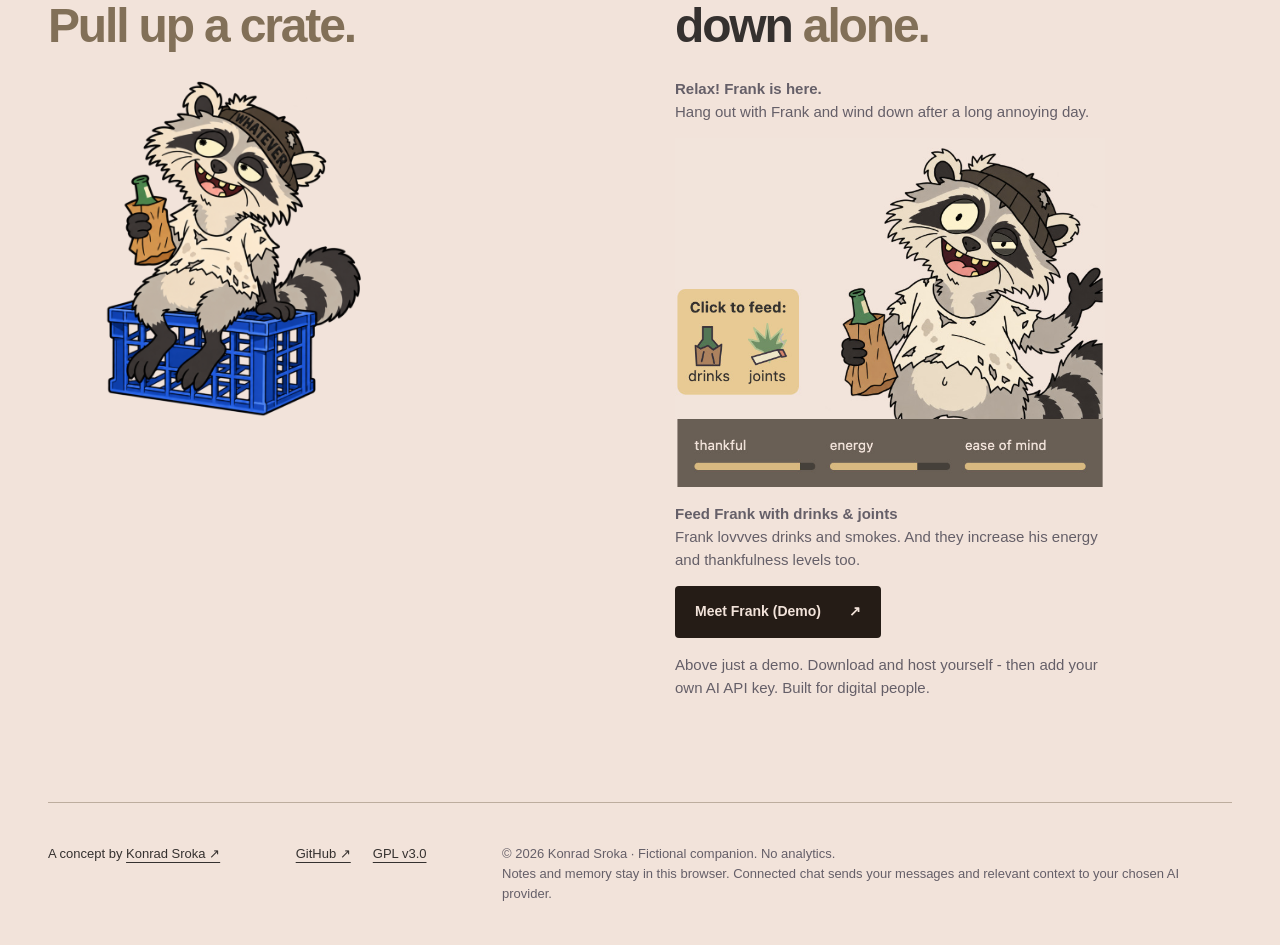
==== commit dd1ce9cc: "Add feeding screenshot and shorten closing description" ====
--- a/index.html
+++ b/index.html
@@ -676,7 +676,8 @@
 				<div class="start-copy">
 					<h2>No need to wind down <em>alone.</em></h2>
 					<p><b>Relax! Frank is here.</b><br>Hang out with Frank and wind down after a long annoying day.</p>
-					<p><b>Feed Frank with drinks &amp; joints</b><br>Frank lovvves drinks and smokes. And they increase his energy and thankfulness levels too - and influence his replies.. So, if he gets snappy, you know why..</p>
+					<img src="images/frank-feeding.jpg" width="708" height="574" alt="Feed Frank drinks and joints using the icons beside him; his thankfulness, energy and ease of mind appear below." loading="lazy" decoding="async" style="display: block; width: 100%; height: auto;">
+					<p><b>Feed Frank with drinks &amp; joints</b><br>Frank lovvves drinks and smokes. And they increase his energy and thankfulness levels too.</p>
 				
 					<p><a class="primary-cta" data-launch="" href="app.html" target="_blank" rel="noopener" title="Meet Frank in the demo (new tab)"><span data-launch-label="">Meet Frank (Demo)</span><span aria-hidden="true">↗</span></a></p>
 					<p class="fine-print" id="launch-status" role="status">Above just a demo. Download and host yourself - then add your own AI API key. Built for digital people.</p>
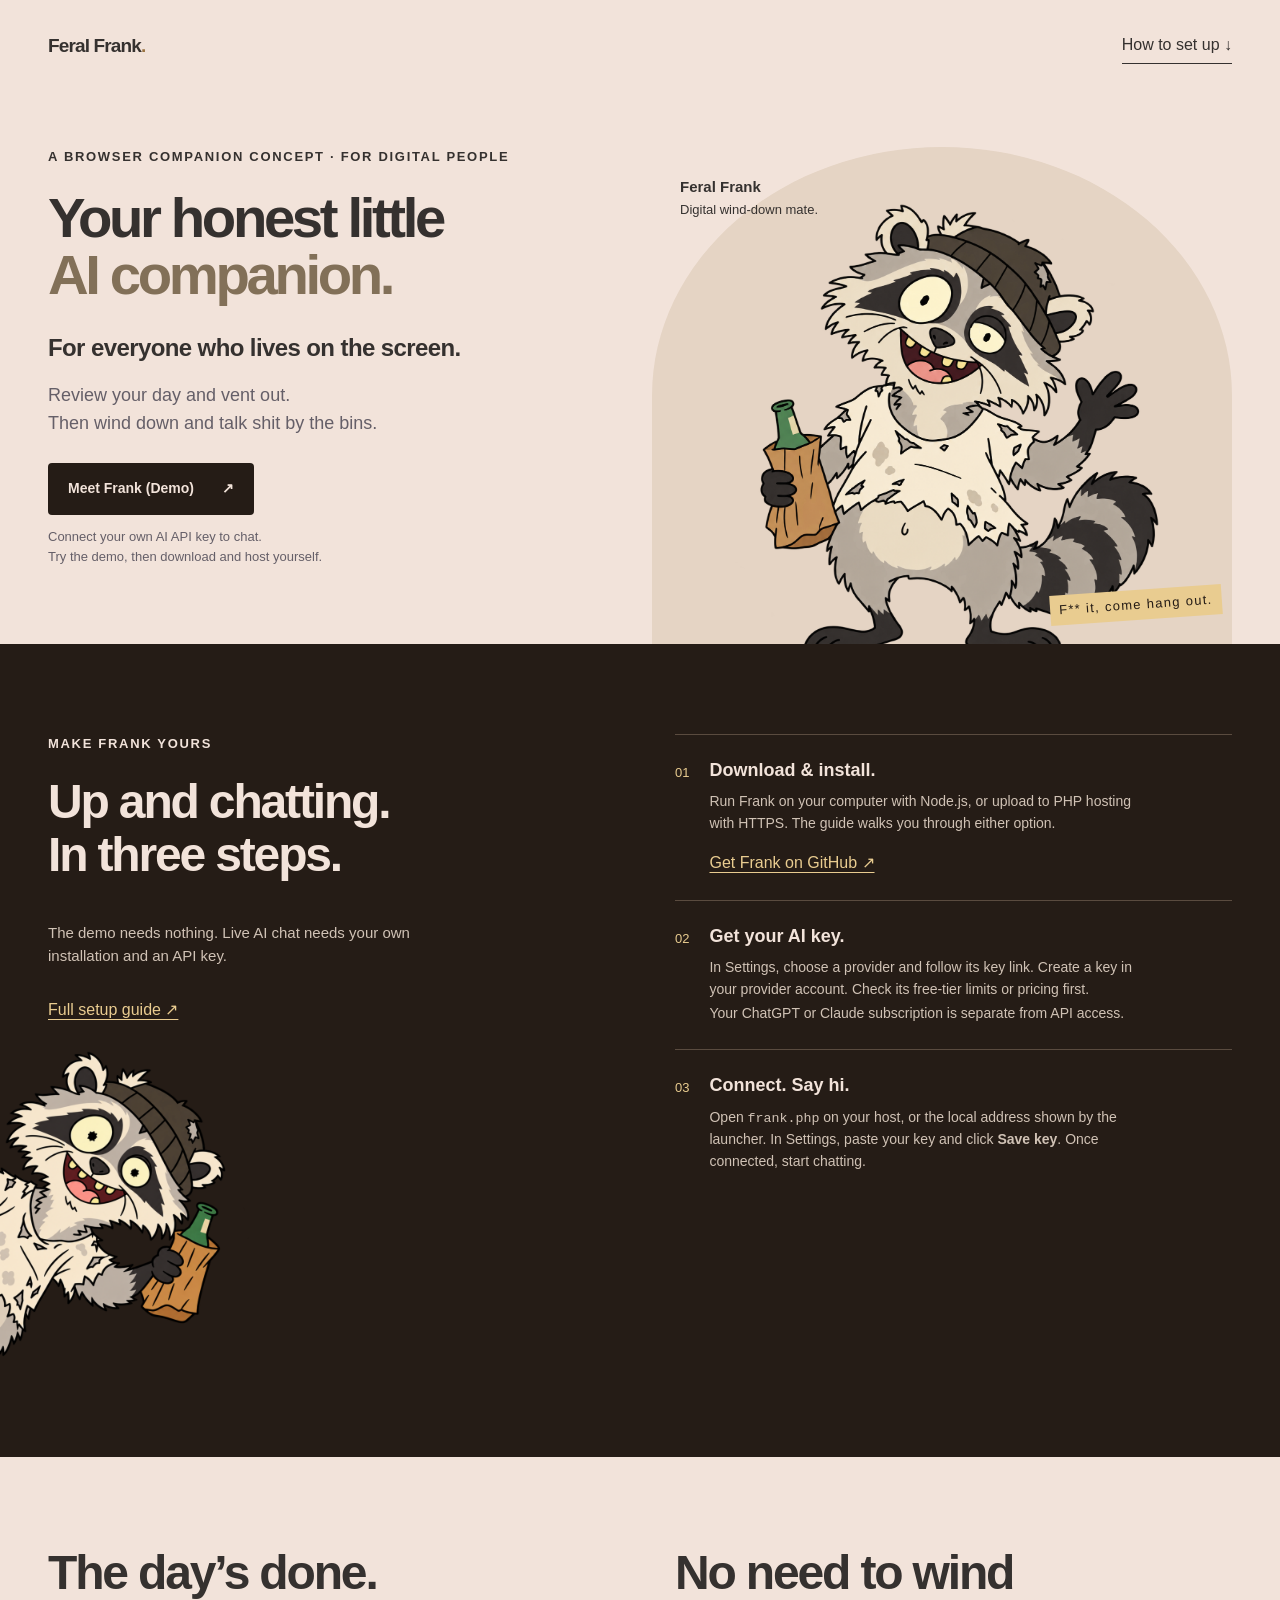
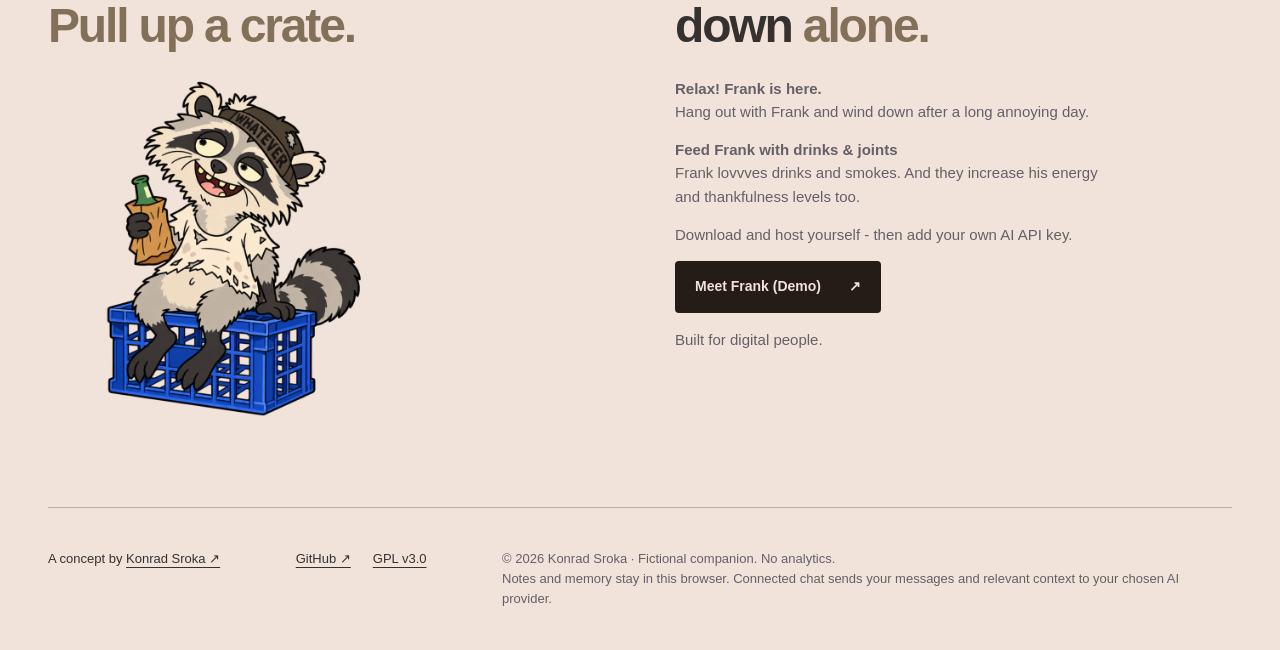
==== commit 7fcc01f7: "Finalise closing copy and remove feeding screenshot" ====
--- a/index.html
+++ b/index.html
@@ -676,11 +676,10 @@
 				<div class="start-copy">
 					<h2>No need to wind down <em>alone.</em></h2>
 					<p><b>Relax! Frank is here.</b><br>Hang out with Frank and wind down after a long annoying day.</p>
-					<img src="images/frank-feeding.jpg" width="708" height="574" alt="Feed Frank drinks and joints using the icons beside him; his thankfulness, energy and ease of mind appear below." loading="lazy" decoding="async" style="display: block; width: 100%; height: auto;">
+					
 					<p><b>Feed Frank with drinks &amp; joints</b><br>Frank lovvves drinks and smokes. And they increase his energy and thankfulness levels too.</p>
 				
-					<p><a class="primary-cta" data-launch="" href="app.html" target="_blank" rel="noopener" title="Meet Frank in the demo (new tab)"><span data-launch-label="">Meet Frank (Demo)</span><span aria-hidden="true">↗</span></a></p>
-					<p class="fine-print" id="launch-status" role="status">Above just a demo. Download and host yourself - then add your own AI API key. Built for digital people.</p>
+					<p class="fine-print" id="launch-status" role="status">Download and host yourself - then add your own AI API key.</p><p><a class="primary-cta" data-launch="" href="app.html" target="_blank" rel="noopener" title="Meet Frank in the demo (new tab)"><span data-launch-label="">Meet Frank (Demo)</span><span aria-hidden="true">↗</span></a></p><p>Built for digital people.</p>
 				</div>
 			</section>
 		</main>
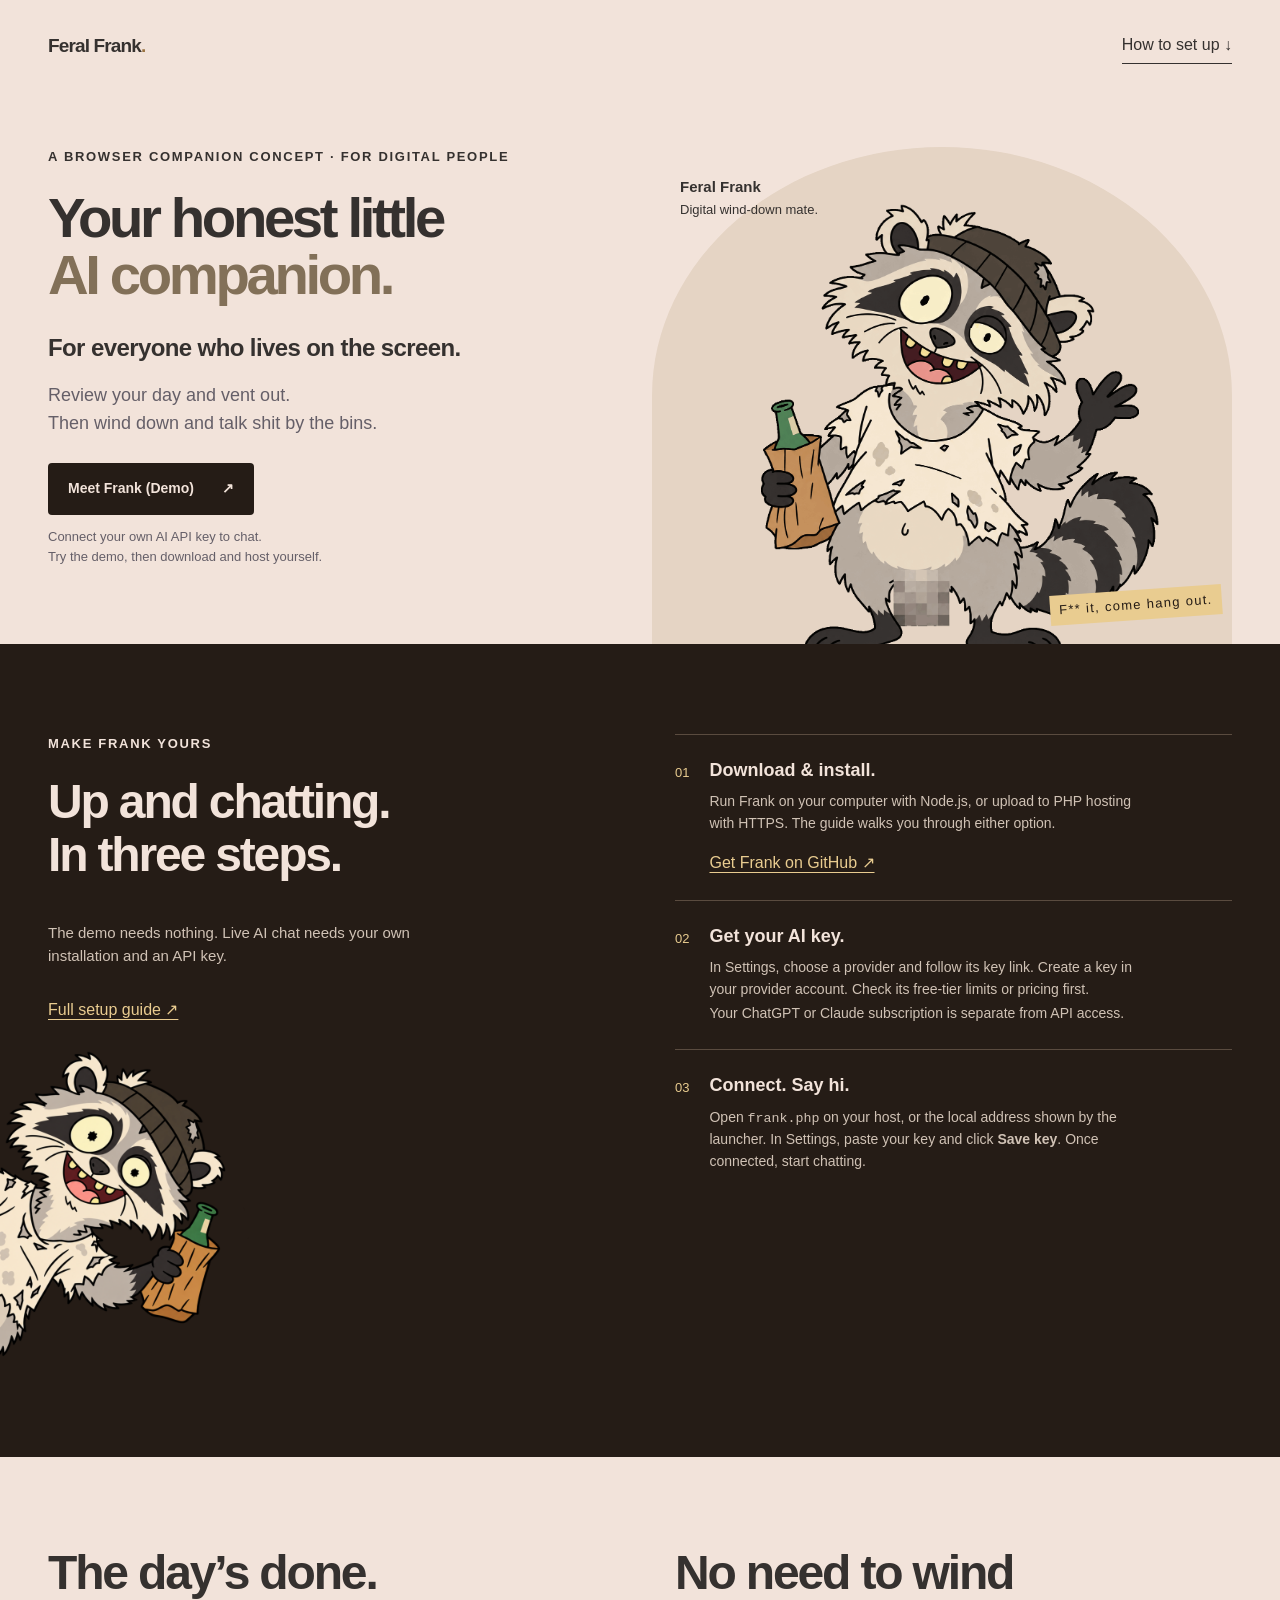
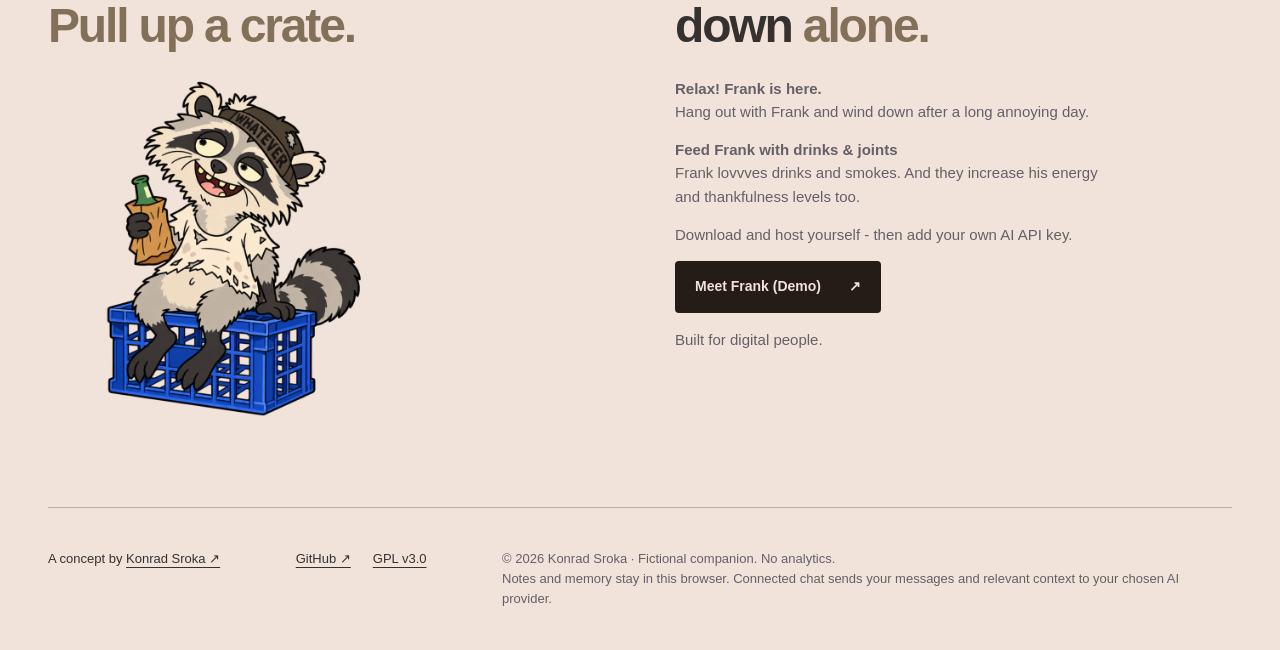
==== commit 5d015ca4: "Add pixel-censored hero variant while preserving original Frank" ====
--- a/index.html
+++ b/index.html
@@ -486,8 +486,8 @@
 					>
 					<svg class="hero-frank" viewBox="0 0 1222 1287" role="img" aria-label="Frank looks at you, waving with a bagged bottle" xmlns="http://www.w3.org/2000/svg" xmlns:xlink="http://www.w3.org/1999/xlink"><defs><image
 												id="about-original-ink"
-												href="frank.png"
-												xlink:href="frank.png"
+												href="images/frank-censored.png"
+												xlink:href="images/frank-censored.png"
 												x="0"
 												y="0"
 												width="1222"
